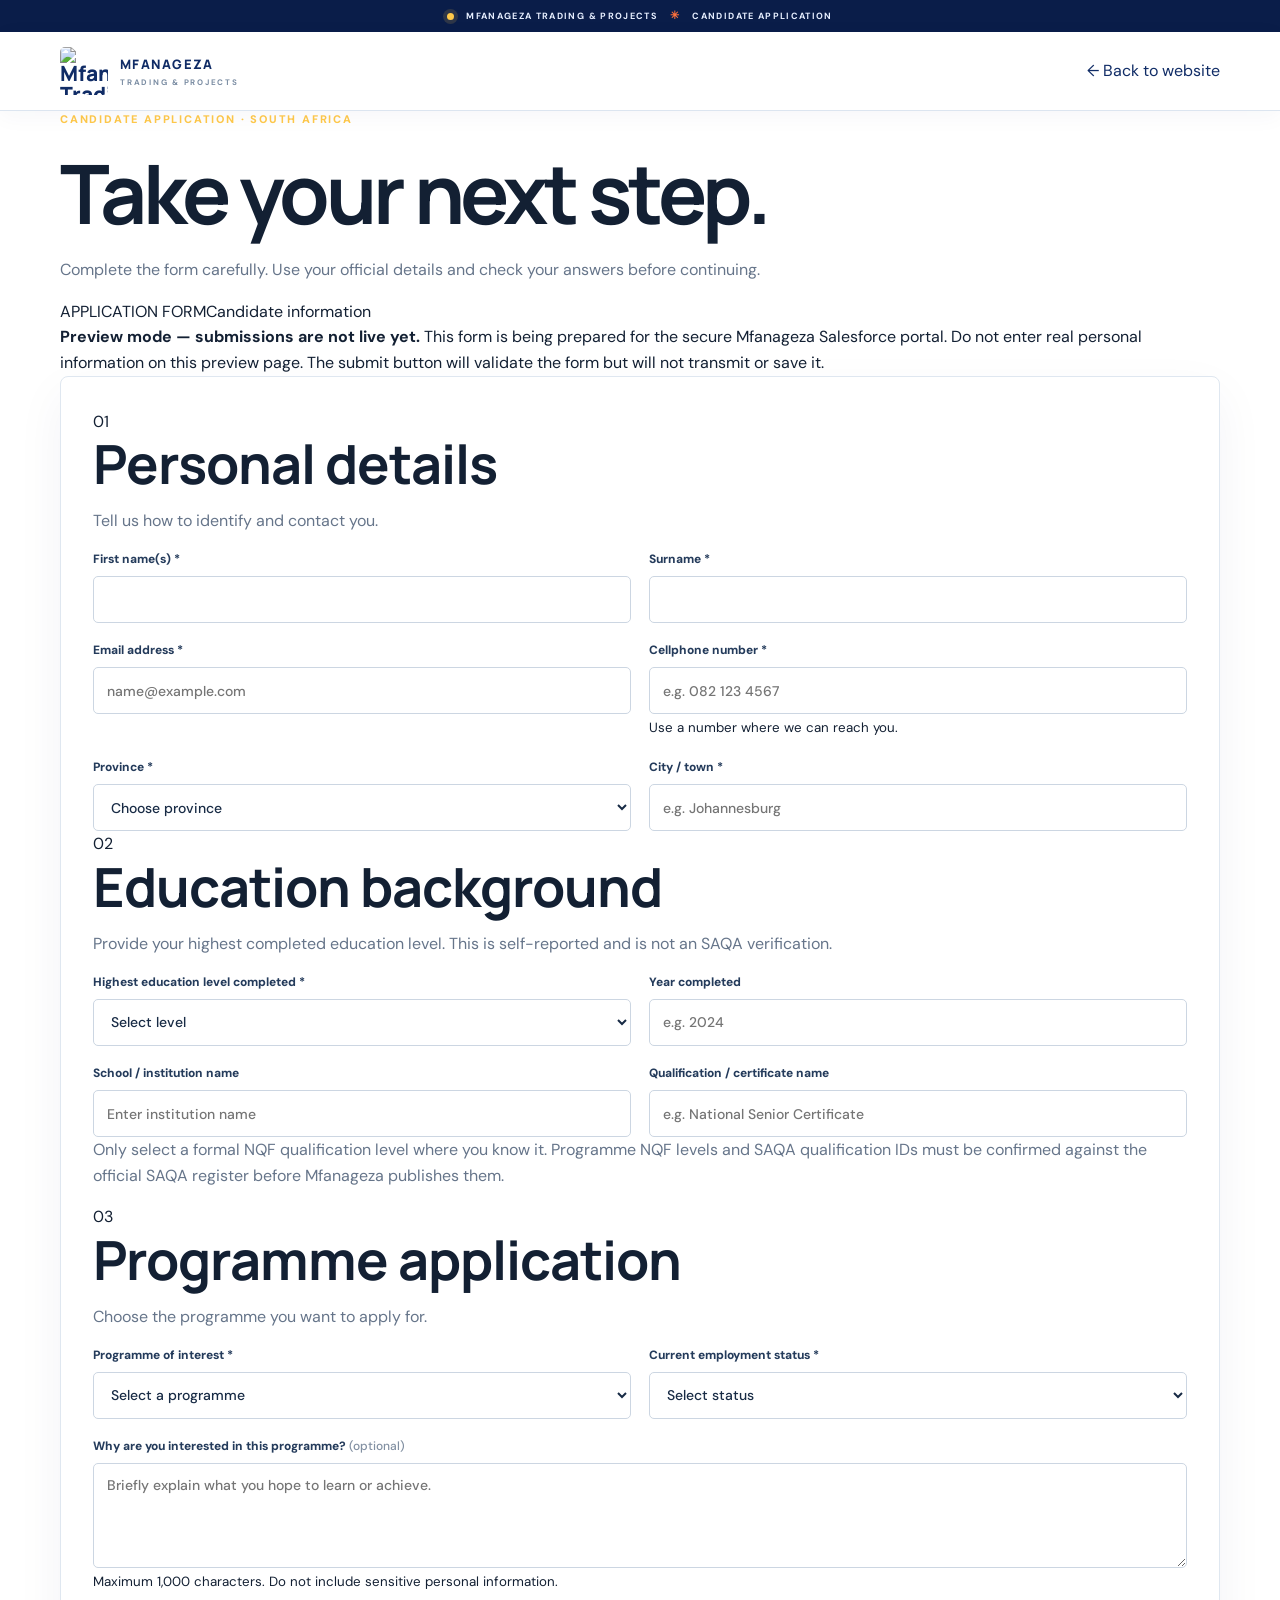
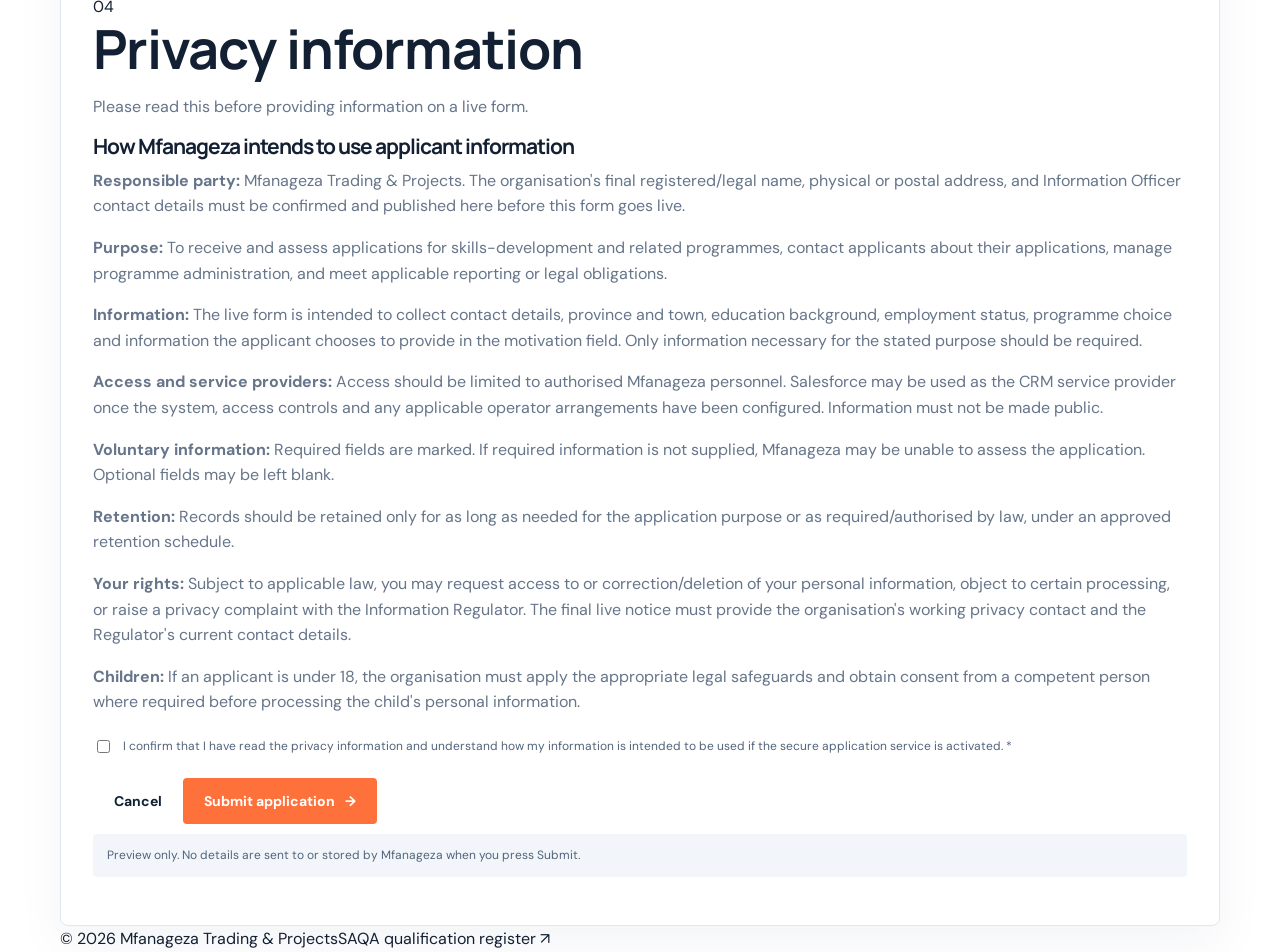
==== apply.html @ d0c0c779 "Create standalone South African candidate application page" ====
<!DOCTYPE html>
<html lang="en-ZA">
<head>
  <meta charset="UTF-8">
  <meta name="viewport" content="width=device-width, initial-scale=1.0">
  <meta name="description" content="Mfanageza Trading and Projects candidate programme application form.">
  <meta name="theme-color" content="#102c66">
  <title>Candidate Application | Mfanageza Trading &amp; Projects</title>
  <link rel="preconnect" href="https://fonts.googleapis.com">
  <link rel="preconnect" href="https://fonts.gstatic.com" crossorigin>
  <link href="https://fonts.googleapis.com/css2?family=DM+Sans:wght@400;500;600;700;800&family=Manrope:wght@500;600;700;800&display=swap" rel="stylesheet">
  <link rel="stylesheet" href="styles.css">
  <link rel="stylesheet" href="academy.css">
</head>
<body class="application-page">
  <div class="announcement"><span class="announcement-dot"></span> MFANAGEZA TRADING &amp; PROJECTS <span class="announcement-divider">✳</span> CANDIDATE APPLICATION</div>
  <header class="site-header"><div class="container nav-wrap">
    <a class="brand" href="index.html" aria-label="Back to Mfanageza website"><img class="brand-logo" src="https://raw.githubusercontent.com/kabelogopane/Mfanageza-Trading-and-Projects/main/logo.jfif" alt="Mfanageza Trading and Projects logo"><span class="brand-name">MFANAGEZA <small>TRADING &amp; PROJECTS</small></span></a>
    <a class="back-link" href="index.html">← Back to website</a>
  </div></header>

  <main class="application-main">
    <div class="container application-container">
      <div class="application-page-heading">
        <div class="eyebrow">Candidate application · South Africa</div>
        <h1>Take your next step.</h1>
        <p>Complete the form carefully. Use your official details and check your answers before continuing.</p>
        <div class="application-progress"><span>APPLICATION FORM</span><span>Candidate information</span></div>
      </div>

      <div class="preview-alert" role="note">
        <strong>Preview mode — submissions are not live yet.</strong>
        This form is being prepared for the secure Mfanageza Salesforce portal. Do not enter real personal information on this preview page. The submit button will validate the form but will not transmit or save it.
      </div>

      <form id="candidateApplicationForm" class="candidate-form standalone-form" novalidate>
        <section class="form-section">
          <div class="form-section-heading"><span>01</span><div><h2>Personal details</h2><p>Tell us how to identify and contact you.</p></div></div>
          <div class="form-fields">
            <div class="field"><label for="firstName">First name(s) *</label><input id="firstName" name="firstName" type="text" autocomplete="given-name" maxlength="60" required></div>
            <div class="field"><label for="lastName">Surname *</label><input id="lastName" name="lastName" type="text" autocomplete="family-name" maxlength="60" required></div>
            <div class="field"><label for="email">Email address *</label><input id="email" name="email" type="email" autocomplete="email" maxlength="120" required placeholder="name@example.com"></div>
            <div class="field"><label for="phone">Cellphone number *</label><input id="phone" name="phone" type="tel" autocomplete="tel" inputmode="tel" maxlength="20" required placeholder="e.g. 082 123 4567"><small>Use a number where we can reach you.</small></div>
            <div class="field"><label for="province">Province *</label><select id="province" name="province" required><option value="">Choose province</option><option>Eastern Cape</option><option>Free State</option><option>Gauteng</option><option>KwaZulu-Natal</option><option>Limpopo</option><option>Mpumalanga</option><option>North West</option><option>Northern Cape</option><option>Western Cape</option></select></div>
            <div class="field"><label for="municipality">City / town *</label><input id="municipality" name="municipality" type="text" maxlength="80" autocomplete="address-level2" required placeholder="e.g. Johannesburg"></div>
          </div>
        </section>

        <section class="form-section">
          <div class="form-section-heading"><span>02</span><div><h2>Education background</h2><p>Provide your highest completed education level. This is self-reported and is not an SAQA verification.</p></div></div>
          <div class="form-fields">
            <div class="field"><label for="educationLevel">Highest education level completed *</label><select id="educationLevel" name="educationLevel" required><option value="">Select level</option><option>Below Grade 9</option><option>Grade 9 / NQF Level 1</option><option>Grade 10 / NQF Level 2</option><option>Grade 11 / NQF Level 3</option><option>Grade 12 / National Senior Certificate</option><option>Occupational certificate / skills programme</option><option>Higher Certificate</option><option>Diploma</option><option>Bachelor's degree</option><option>Postgraduate qualification</option><option>Other</option></select></div>
            <div class="field"><label for="educationYear">Year completed</label><input id="educationYear" name="educationYear" type="number" min="1950" max="2026" inputmode="numeric" placeholder="e.g. 2024"></div>
            <div class="field"><label for="institution">School / institution name</label><input id="institution" name="institution" type="text" maxlength="120" placeholder="Enter institution name"></div>
            <div class="field"><label for="qualification">Qualification / certificate name</label><input id="qualification" name="qualification" type="text" maxlength="120" placeholder="e.g. National Senior Certificate"></div>
          </div>
          <p class="field-guidance">Only select a formal NQF qualification level where you know it. Programme NQF levels and SAQA qualification IDs must be confirmed against the official SAQA register before Mfanageza publishes them.</p>
        </section>

        <section class="form-section">
          <div class="form-section-heading"><span>03</span><div><h2>Programme application</h2><p>Choose the programme you want to apply for.</p></div></div>
          <div class="form-fields">
            <div class="field"><label for="programme">Programme of interest *</label><select id="programme" name="programme" required><option value="">Select a programme</option><option>IT Systems Development</option><option>IT Technical Support</option><option>Cybersecurity</option><option>Data Analytics</option></select></div>
            <div class="field"><label for="employmentStatus">Current employment status *</label><select id="employmentStatus" name="employmentStatus" required><option value="">Select status</option><option>Unemployed</option><option>Employed</option><option>Self-employed</option><option>Student</option></select></div>
            <div class="field field-wide"><label for="motivation">Why are you interested in this programme? <span>(optional)</span></label><textarea id="motivation" name="motivation" rows="4" maxlength="1000" placeholder="Briefly explain what you hope to learn or achieve."></textarea><small>Maximum 1,000 characters. Do not include sensitive personal information.</small></div>
          </div>
        </section>

        <section class="privacy-panel" aria-labelledby="privacyHeading">
          <div class="form-section-heading"><span>04</span><div><h2 id="privacyHeading">Privacy information</h2><p>Please read this before providing information on a live form.</p></div></div>
          <div class="privacy-copy">
            <h3>How Mfanageza intends to use applicant information</h3>
            <p><strong>Responsible party:</strong> Mfanageza Trading &amp; Projects. The organisation's final registered/legal name, physical or postal address, and Information Officer contact details must be confirmed and published here before this form goes live.</p>
            <p><strong>Purpose:</strong> To receive and assess applications for skills-development and related programmes, contact applicants about their applications, manage programme administration, and meet applicable reporting or legal obligations.</p>
            <p><strong>Information:</strong> The live form is intended to collect contact details, province and town, education background, employment status, programme choice and information the applicant chooses to provide in the motivation field. Only information necessary for the stated purpose should be required.</p>
            <p><strong>Access and service providers:</strong> Access should be limited to authorised Mfanageza personnel. Salesforce may be used as the CRM service provider once the system, access controls and any applicable operator arrangements have been configured. Information must not be made public.</p>
            <p><strong>Voluntary information:</strong> Required fields are marked. If required information is not supplied, Mfanageza may be unable to assess the application. Optional fields may be left blank.</p>
            <p><strong>Retention:</strong> Records should be retained only for as long as needed for the application purpose or as required/authorised by law, under an approved retention schedule.</p>
            <p><strong>Your rights:</strong> Subject to applicable law, you may request access to or correction/deletion of your personal information, object to certain processing, or raise a privacy complaint with the Information Regulator. The final live notice must provide the organisation's working privacy contact and the Regulator's current contact details.</p>
            <p><strong>Children:</strong> If an applicant is under 18, the organisation must apply the appropriate legal safeguards and obtain consent from a competent person where required before processing the child's personal information.</p>
          </div>
          <label class="consent-check privacy-ack"><input type="checkbox" id="privacyAcknowledgement" name="privacyAcknowledgement" required><span>I confirm that I have read the privacy information and understand how my information is intended to be used if the secure application service is activated. *</span></label>
        </section>

        <div class="form-actions"><a class="button secondary" href="index.html">Cancel</a><button class="button primary form-submit" type="submit">Submit application <span>→</span></button></div>
        <p id="applicationFormMessage" class="form-message" role="status" aria-live="polite">Preview only. No details are sent to or stored by Mfanageza when you press Submit.</p>
      </form>
      <div class="application-footer"><span>© 2026 Mfanageza Trading &amp; Projects</span><a href="https://saqa.org.za/services/registration-of-qualifications/" target="_blank" rel="noopener noreferrer">SAQA qualification register ↗</a></div>
    </div>
  </main>
  <script src="apply.js"></script>
</body>
</html>
---- styles.css ----
@import url('https://fonts.googleapis.com/css2?family=DM+Sans:wght@400;500;600;700&family=Manrope:wght@600;700;800&display=swap');

:root{--ink:#102033;--muted:#617084;--line:#dfe6ee;--bg:#f6f8fb;--white:#fff;--brand:#0b63ce;--brand-dark:#084b9d;--dark:#0c1d30;--success:#16835b;--shadow:0 20px 55px rgba(15,36,58,.10)}
*{box-sizing:border-box}html{scroll-behavior:smooth}body{margin:0;font-family:'DM Sans',Arial,sans-serif;color:var(--ink);background:var(--white);line-height:1.6}h1,h2,h3{font-family:Manrope,Arial,sans-serif;line-height:1.15;margin:0 0 16px}h1{font-size:clamp(42px,6vw,72px);letter-spacing:-2.5px}h2{font-size:clamp(32px,4vw,46px);letter-spacing:-1.4px}h3{font-size:22px}p{margin:0 0 16px;color:var(--muted)}a{text-decoration:none;color:inherit}.container{width:min(1120px,calc(100% - 40px));margin:auto}.site-header{position:sticky;top:0;z-index:20;background:rgba(255,255,255,.94);backdrop-filter:blur(14px);border-bottom:1px solid rgba(223,230,238,.8)}.nav-wrap{height:76px;display:flex;align-items:center;justify-content:space-between;gap:24px}.brand{display:flex;align-items:center;gap:10px;font-family:Manrope;font-weight:800;font-size:21px}.brand-mark{display:grid;place-items:center;width:36px;height:36px;border-radius:10px;background:var(--brand);color:white}.brand-accent{color:var(--brand)}nav{display:flex;align-items:center;gap:25px;font-size:14px;font-weight:600;color:#405064}nav a:hover{color:var(--brand)}.nav-button{padding:10px 16px;border-radius:9px;background:var(--ink);color:white!important}.menu-button{display:none;border:0;background:none;font-size:25px}.hero{padding:92px 0 100px;background:radial-gradient(circle at 90% 15%,#e6f1ff 0,transparent 32%),linear-gradient(180deg,#fff 0,#f8fbff 100%)}.hero-grid{display:grid;grid-template-columns:1.18fr .82fr;gap:70px;align-items:center}.eyebrow{text-transform:uppercase;letter-spacing:1.7px;font-size:12px;font-weight:800;color:var(--brand);margin-bottom:18px}.eyebrow.light{color:#9bc6ff}.hero h1 span{color:var(--brand)}.hero-copy{font-size:19px;max-width:650px}.hero-actions{display:flex;gap:12px;flex-wrap:wrap;margin:30px 0}.button{display:inline-flex;align-items:center;justify-content:center;border:0;border-radius:10px;padding:13px 20px;font:700 14px 'DM Sans';cursor:pointer;transition:.2s}.button:hover{transform:translateY(-1px)}.primary{background:var(--brand);color:white}.primary:hover{background:var(--brand-dark)}.secondary{background:white;color:var(--ink);border:1px solid var(--line)}.full{width:100%}.trust-row{display:flex;gap:18px;flex-wrap:wrap;color:#526174;font-size:13px;font-weight:600}.portal-card{background:white;border:1px solid var(--line);border-radius:18px;padding:30px;box-shadow:var(--shadow)}.card-topline{font-size:12px;font-weight:800;text-transform:uppercase;letter-spacing:1px;color:#526174;margin-bottom:25px}.status-dot{display:inline-block;width:8px;height:8px;border-radius:50%;background:#23a56f;margin-right:7px}.portal-card h2{font-size:29px}.status-form{margin-top:25px}.status-form label{display:block;font-size:13px;font-weight:700;margin-bottom:7px}.status-form input{width:100%;padding:13px 14px;border:1px solid #cfd8e3;border-radius:9px;font:500 15px 'DM Sans';margin-bottom:12px}.status-form input:focus{outline:3px solid #dcecff;border-color:var(--brand)}.form-message{font-size:13px;margin-top:12px}.section{padding:90px 0}.section-muted{background:var(--bg)}.section-heading{display:flex;justify-content:space-between;align-items:end;gap:40px;margin-bottom:38px}.section-heading>p{max-width:430px}.centered{display:block;text-align:center}.centered>p{max-width:650px;margin:0 auto}.programme-grid{display:grid;grid-template-columns:repeat(4,1fr);gap:18px}.programme-card{border:1px solid var(--line);border-radius:15px;padding:23px;background:#fff;min-height:250px;display:flex;flex-direction:column}.programme-card p{font-size:14px}.tag{width:max-content;border-radius:999px;padding:5px 9px;font-size:11px;font-weight:800;text-transform:uppercase;letter-spacing:.5px;margin-bottom:18px}.tag.active{background:#e7f7f0;color:var(--success)}.tag.upcoming{background:#edf4ff;color:var(--brand)}.card-meta{border-top:1px solid var(--line);margin-top:auto;padding:13px 0;display:flex;justify-content:space-between;font-size:13px}.card-meta span{color:var(--muted)}.text-link{color:var(--brand);font-size:13px;font-weight:800}.steps{display:grid;grid-template-columns:repeat(4,1fr);gap:16px}.step{background:#fff;border:1px solid var(--line);padding:24px;border-radius:15px}.step span{font-family:Manrope;font-size:13px;color:var(--brand);font-weight:800}.step h3{margin-top:28px}.step p{font-size:14px}.apply-grid{display:grid;grid-template-columns:1fr 1fr;gap:70px;align-items:center}.large-copy{font-size:18px}.check-list{list-style:none;padding:0;margin:25px 0 30px}.check-list li{margin:12px 0;font-weight:600}.check-list li:before{content:'✓';display:inline-grid;place-items:center;width:23px;height:23px;border-radius:50%;background:#e7f7f0;color:var(--success);margin-right:10px;font-size:12px}.small-note{font-size:12px;margin-top:14px}.integration-card{border:1px solid var(--line);background:var(--bg);border-radius:18px;padding:32px}.integration-icon{width:48px;height:48px;border-radius:13px;background:#e5f0ff;color:var(--brand);display:grid;place-items:center;font-size:24px;margin-bottom:22px}.architecture{display:grid;grid-template-columns:1fr auto 1fr auto 1fr;gap:8px;align-items:center;margin-top:25px}.architecture div{background:#fff;border:1px solid var(--line);padding:14px 8px;text-align:center;border-radius:9px;font-size:12px;font-weight:800}.architecture span{color:var(--brand);font-weight:800}.section-dark{background:var(--dark);color:#fff}.section-dark p{color:#b8c5d5}.status-grid{display:flex;justify-content:space-between;align-items:center;gap:30px}.light-button{background:#fff;color:var(--dark)}.site-footer{border-top:1px solid var(--line);padding:35px 0}.footer-wrap{display:flex;justify-content:space-between;gap:30px;font-size:13px}.footer-wrap p{font-size:12px;margin:3px 0 0}
@media(max-width:900px){nav{display:none}.menu-button{display:block}.hero-grid,.apply-grid{grid-template-columns:1fr;gap:40px}.programme-grid{grid-template-columns:repeat(2,1fr)}.steps{grid-template-columns:repeat(2,1fr)}.section-heading{display:block}.section-heading>p{margin-top:15px}.status-grid{display:block}.status-grid .button{margin-top:20px}}
@media(max-width:560px){.container{width:min(100% - 28px,1120px)}.hero{padding:65px 0 70px}h1{letter-spacing:-1.8px}.programme-grid,.steps{grid-template-columns:1fr}.architecture{grid-template-columns:1fr}.architecture span{transform:rotate(90deg)}.footer-wrap{display:block}.footer-wrap>div+div{margin-top:18px}.portal-card,.integration-card{padding:22px}}
---- academy.css ----
*{box-sizing:border-box}html{scroll-behavior:smooth}body{margin:0;font-family:'DM Sans',Arial,sans-serif;color:#132033;line-height:1.6}h1,h2,h3{font-family:Manrope,Arial,sans-serif;line-height:1.08;letter-spacing:-1px}h1{font-size:clamp(50px,7vw,82px);letter-spacing:-4px;margin:0 0 20px}h2{font-size:clamp(34px,4.5vw,54px);margin:0 0 16px}h3{font-size:21px;margin:0 0 10px}p{color:#66758a;margin:0 0 16px}a{text-decoration:none;color:inherit}.container{width:min(1160px,calc(100% - 40px));margin:auto}.site-header{position:sticky;top:0;z-index:20;background:rgba(7,17,31,.96);backdrop-filter:blur(12px);border-bottom:1px solid #1b2b3f;color:#fff}.nav-wrap{height:78px;display:flex;align-items:center;justify-content:space-between}.brand{display:flex;align-items:center;gap:11px;font-family:Manrope;line-height:1}.brand-mark{display:grid;place-items:center;width:38px;height:38px;border-radius:11px;background:#ff713b;color:#0a1d49;font-weight:800}.brand strong{display:block;font-size:18px}.brand small{display:block;margin-top:4px;font:500 9px 'DM Sans';letter-spacing:1.4px;text-transform:uppercase;color:#9caabe}nav{display:flex;align-items:center;gap:28px;font-size:14px;font-weight:600;color:#cbd5e1}nav a:hover{color:#ff713b}.nav-portal{padding:11px 17px;border-radius:9px;background:#ff713b;color:#0a1d49!important}.menu-button{display:none;border:0;background:none;color:#fff;font-size:25px}.hero{position:relative;overflow:hidden;background:#0a1d49;color:#fff;padding:105px 0 112px}.hero:before{content:'';position:absolute;width:650px;height:650px;right:-180px;top:-280px;border-radius:50%;background:radial-gradient(circle,rgba(52,146,255,.25),transparent 68%)}.hero:after{content:'';position:absolute;inset:0;opacity:.15;background-image:linear-gradient(rgba(255,255,255,.06) 1px,transparent 1px),linear-gradient(90deg,rgba(255,255,255,.06) 1px,transparent 1px);background-size:70px 70px}.hero-grid{display:grid;grid-template-columns:1.05fr .95fr;gap:70px;align-items:center;position:relative;z-index:2}.eyebrow{text-transform:uppercase;letter-spacing:1.8px;font-size:11px;font-weight:800;color:#bd762b;margin-bottom:20px}.eyebrow.light{color:#ff713b}.pulse{display:inline-block;width:7px;height:7px;border-radius:50%;background:#ff713b;box-shadow:0 0 0 5px rgba(84,224,163,.12);margin-right:8px}.hero h1 span{color:#ff713b}.hero-copy{font-size:19px;max-width:620px;color:#aebaca}.hero-actions{display:flex;gap:12px;flex-wrap:wrap;margin:32px 0}.button{display:inline-flex;align-items:center;justify-content:center;gap:10px;border:0;border-radius:10px;padding:14px 21px;font:700 14px 'DM Sans';cursor:pointer;transition:.2s}.button:hover{transform:translateY(-2px)}.primary{background:#ff713b;color:#0a1d49}.primary:hover{background:#ff9168}.ghost{border:1px solid rgba(255,255,255,.2);color:#fff;background:rgba(255,255,255,.04)}.white{background:#fff;color:#0a1d49}.hero-points{display:flex;gap:18px;flex-wrap:wrap;color:#93a2b7;font-size:12px;font-weight:600}.hero-panel{position:relative;min-height:420px;display:grid;place-items:center}.portal-window{width:min(470px,100%);background:#f7fafc;color:#102033;border-radius:18px;box-shadow:0 30px 80px rgba(0,0,0,.32);overflow:hidden;transform:rotate(1deg)}.window-top{height:43px;display:flex;align-items:center;gap:7px;padding:0 17px;background:#e8eef5;color:#6c7a8c;font-size:11px}.window-top span{width:8px;height:8px;border-radius:50%;background:#bdc7d2}.window-top b{margin-left:auto}.window-body{padding:30px}.mini-label{font-size:10px;letter-spacing:1.5px;font-weight:800;color:#174b9b}.window-body h2{font-size:30px}.progress-track{height:7px;background:#dfe7ef;border-radius:20px;margin:25px 0}.progress-track i{display:block;width:42%;height:100%;border-radius:20px;background:#ff713b}.journey-mini{display:grid;grid-template-columns:repeat(4,1fr);gap:8px}.mini-step{padding:13px 8px;border:1px solid #e0e6ed;border-radius:10px;background:#fff}.mini-step strong{display:block;font:700 11px Manrope;color:#8a98aa}.mini-step span{display:block;font-size:11px;font-weight:700;margin-top:7px}.mini-step.active{border-color:#ff713b;background:#fff5ef}.portal-status{display:flex;align-items:center;gap:8px;margin-top:24px;padding-top:17px;border-top:1px solid #e0e6ed;font-size:11px;color:#718096;font-weight:700}.status-dot{width:8px;height:8px;border-radius:50%;background:#ff713b}.quick-bar{background:#ff713b;color:#0a1d49}.quick-grid{display:grid;grid-template-columns:repeat(4,1fr)}.quick-grid div{display:flex;align-items:center;gap:15px;padding:18px 22px;border-right:1px solid rgba(7,17,31,.14);font-size:13px;font-weight:700}.quick-grid strong{font:700 12px Manrope;opacity:.55}.section{padding:96px 0}.section-heading{display:flex;justify-content:space-between;align-items:end;gap:50px;margin-bottom:42px}.section-heading>p{max-width:460px}.centered{text-align:center;display:block}.centered>p{max-width:680px;margin:0 auto}.programme-grid{display:grid;grid-template-columns:repeat(4,1fr);gap:18px}.programme-card{border:1px solid #e2e8f0;border-radius:16px;padding:24px;background:#fff;min-height:330px;display:flex;flex-direction:column;transition:.25s}.programme-card:hover{transform:translateY(-5px);box-shadow:0 18px 45px rgba(16,32,51,.09)}.programme-card.featured{background:#0a1d49;color:#fff;border-color:#0a1d49}.programme-card.featured p{color:#9eacbe}.programme-top{display:flex;justify-content:space-between}.tag{border-radius:999px;padding:5px 9px;font-size:10px;font-weight:800;text-transform:uppercase}.active{background:#fff0e8;color:#c6532b}.upcoming{background:#eaf0fa;color:#174b9b}.programme-number{font:700 11px Manrope;color:#9aa8ba}.programme-icon{display:grid;place-items:center;width:48px;height:48px;margin:30px 0 22px;border-radius:13px;background:#fff0e8;color:#c6532b;font:700 19px Manrope}.featured .programme-icon{background:#3d4f76;color:#ff713b}.card-meta{border-top:1px solid #e3e8ef;margin-top:auto;padding:14px 0;font-size:12px;display:flex;justify-content:space-between}.featured .card-meta{border-color:rgba(255,255,255,.12)}.card-meta span{color:#7a899b}.featured .card-meta span{color:#93a1b3}.text-link{color:#174b9b;font-size:13px;font-weight:800}.featured .text-link{color:#ff713b}.journey-section{background:#f5f8fc}.steps{display:grid;grid-template-columns:repeat(4,1fr);gap:15px}.step{background:#fff;border:1px solid #dfe7f0;border-radius:16px;padding:25px;min-height:250px}.step-no{font:700 11px Manrope;color:#174b9b}.step-icon{display:grid;place-items:center;width:43px;height:43px;margin:27px 0 20px;border-radius:11px;background:#0a1d49;color:#ff713b;font-weight:800}.step p{font-size:13px}.cta-section{padding:0 0 96px;background:#f5f8fc}.cta-card{border-radius:20px;padding:55px 60px;background:linear-gradient(120deg,#0b1c30,#174b9b);color:#fff;display:flex;justify-content:space-between;align-items:center;gap:30px}.cta-card h2{max-width:600px}.cta-card p{color:#afbdcc}.status-section{border-top:1px solid #e5eaf0}.status-grid{display:grid;grid-template-columns:1fr 1fr;gap:70px;align-items:center}.status-form label{display:block;font-size:12px;font-weight:800;margin-bottom:8px}.status-input-row{display:flex;gap:10px}.status-form input{width:100%;min-width:0;padding:14px;border:1px solid #ccd6e1;border-radius:10px;font:500 14px 'DM Sans'}.form-message{font-size:12px;margin-top:10px}.faq-section{background:#0a1d49;color:#fff}.faq-section p{color:#aebaca}.faq-grid{display:grid;grid-template-columns:.7fr 1.3fr;gap:90px}.faq-list details{border-top:1px solid rgba(255,255,255,.12);padding:20px 0}.faq-list details:last-child{border-bottom:1px solid rgba(255,255,255,.12)}summary{cursor:pointer;font:600 17px Manrope;list-style:none;display:flex;justify-content:space-between;gap:20px}summary::-webkit-details-marker{display:none}summary:after{content:'+';color:#ff713b;font-size:22px}details[open] summary:after{content:'−'}.faq-list details p{font-size:13px;margin-top:13px}.site-footer{background:#0a1d49;color:#fff;border-top:1px solid rgba(255,255,255,.1)}.footer-top{padding:38px 0;display:flex;justify-content:space-between;align-items:center;gap:30px}.footer-links{display:flex;gap:22px;font-size:12px;color:#9eacbe}.footer-links a:hover{color:#ff713b}.footer-bottom{border-top:1px solid rgba(255,255,255,.1);padding:18px 0;display:flex;justify-content:space-between;font-size:11px;color:#75859a}@media(max-width:950px){nav{display:none}.menu-button{display:block}.hero-grid,.status-grid,.faq-grid{grid-template-columns:1fr;gap:45px}.programme-grid{grid-template-columns:repeat(2,1fr)}.steps{grid-template-columns:repeat(2,1fr)}.quick-grid{grid-template-columns:repeat(2,1fr)}.section-heading{display:block}.section-heading>p{margin-top:16px}.cta-card{padding:45px}}@media(max-width:600px){.container{width:calc(100% - 28px)}.hero{padding:72px 0 78px}h1{font-size:52px;letter-spacing:-2.8px}.hero-copy{font-size:17px}.hero-points{display:block}.hero-points span{display:block;margin:8px 0}.hero-panel{min-height:300px}.portal-window{transform:none}.window-body{padding:23px}.journey-mini{grid-template-columns:repeat(2,1fr)}.programme-grid,.steps,.quick-grid{grid-template-columns:1fr}.quick-grid div{border-right:0;border-bottom:1px solid rgba(7,17,31,.14);padding:16px 0}.section{padding:72px 0}.cta-section{padding-bottom:72px}.cta-card{display:block;padding:35px 28px}.cta-card .button{margin-top:15px}.status-input-row{display:block}.status-input-row .button{width:100%;margin-top:10px}.footer-top,.footer-bottom{display:block}.footer-links{flex-wrap:wrap;margin-top:25px}.footer-bottom span{display:block;margin:5px 0}}

/* Mfanageza Trading & Projects corporate identity */
:root{--mfan-blue:#102c66;--mfan-blue2:#174b9b;--mfan-blue3:#0a1d49;--mfan-orange:#ff713b;--mfan-yellow:#ffc94a;--mfan-paper:#f5f8fc}
.announcement{min-height:32px;background:var(--mfan-blue3);color:#e7efff;display:flex;align-items:center;justify-content:center;gap:12px;padding:7px 16px;font-size:9px;font-weight:700;letter-spacing:.15em}
.announcement-dot{width:7px;height:7px;border-radius:50%;background:var(--mfan-yellow);box-shadow:0 0 0 4px #ffc94a25}
.announcement-divider{color:var(--mfan-orange);font-size:11px}
.site-header{background:rgba(255,255,255,.96);border-bottom:1px solid #dce5f0;box-shadow:0 5px 22px #102c660a;color:var(--mfan-blue)}
.brand{gap:12px;font-family:Manrope;line-height:1}
.brand-logo{width:48px;height:48px;object-fit:contain;border-radius:5px}
.brand-name{font:800 13px Manrope;letter-spacing:.11em;color:var(--mfan-blue)}
.brand-name small{display:block;font:700 8px 'DM Sans';letter-spacing:.22em;margin-top:4px;color:#7b8da3}
nav{color:#405574}
nav a:hover{color:var(--mfan-orange)}
.nav-portal{padding:13px 18px;border-radius:4px;background:var(--mfan-orange);color:#fff!important}
.menu-button{color:var(--mfan-blue)}
.hero{background:var(--mfan-blue);background-image:linear-gradient(100deg,rgba(7,25,67,.98),rgba(12,48,112,.92));}
.hero:before{background:radial-gradient(circle,rgba(255,201,74,.18),transparent 68%)}
.hero:after{opacity:.12}
.hero h1 span{color:var(--mfan-yellow)}
.eyebrow,.eyebrow.light{color:var(--mfan-yellow)}
.pulse{background:var(--mfan-orange);box-shadow:0 0 0 5px rgba(255,113,59,.15)}
.primary{background:var(--mfan-orange);color:#fff}
.primary:hover{background:#ed5c27}
.ghost{border-radius:4px}
.portal-window{border-radius:7px;transform:rotate(0)}
.progress-track i{background:var(--mfan-orange)}
.quick-bar{background:var(--mfan-blue2);color:#fff}
.quick-grid div{border-color:#ffffff30}
.quick-grid strong{color:var(--mfan-yellow);opacity:1}
.section{background:#fff}
.journey-section,.cta-section{background:var(--mfan-paper)}
.programme-card{border-radius:6px}
.programme-card.featured{background:var(--mfan-blue);border-color:var(--mfan-blue)}
.programme-card.featured .programme-icon{background:#ffffff18;color:var(--mfan-yellow)}
.programme-icon{background:#fff0e8;color:var(--mfan-orange);border-radius:5px}
.step{border-radius:6px}
.step-icon{background:var(--mfan-blue);color:var(--mfan-yellow);border-radius:5px}
.cta-card{border-radius:6px;background:linear-gradient(120deg,var(--mfan-blue3),var(--mfan-blue2))}
.white{border-radius:4px}
.faq-section{background:var(--mfan-blue3)}
.faq-list details{border-color:#ffffff25}
summary:after{color:var(--mfan-yellow)}
.site-footer{background:var(--mfan-blue3)}
.footer-brand .brand-name{color:#fff}
.footer-brand .brand-name small{color:#c6d3e9}
.footer-links a:hover{color:var(--mfan-yellow)}
@media(max-width:950px){#mainNav{background:var(--mfan-blue3)!important;color:#fff!important;padding:18px!important;box-shadow:0 14px 30px #07194325}#mainNav a{color:#fff}#mainNav .nav-portal{background:var(--mfan-orange)}}
@media(max-width:600px){.announcement{font-size:7px;gap:7px;letter-spacing:.1em}.brand-logo{width:42px;height:42px}.brand-name{font-size:11px}.brand-name small{font-size:7px}}


/* Candidate application form preview */
.application-layout{display:grid;grid-template-columns:.78fr 1.22fr;gap:64px;align-items:start}
.application-intro{position:sticky;top:115px}
.application-intro h2{max-width:480px}
.application-note{display:flex;flex-direction:column;gap:8px;margin:28px 0;padding:18px 20px;border-left:4px solid var(--mfan-orange);background:#fff5ef;border-radius:0 6px 6px 0;color:#42536a;font-size:13px}
.application-note strong{font:800 12px Manrope;text-transform:uppercase;letter-spacing:.08em;color:var(--mfan-blue)}
.application-note span{line-height:1.65}
.candidate-form{padding:32px;background:#fff;border:1px solid #dfe7f0;border-radius:8px;box-shadow:0 18px 50px #102c660d}
.form-heading{padding-bottom:20px;border-bottom:1px solid #e6ebf2;margin-bottom:22px}
.form-heading h3{font-size:26px;margin:9px 0 6px;color:var(--mfan-blue)}
.form-heading p{font-size:12px;margin:0}
.form-fields{display:grid;grid-template-columns:1fr 1fr;gap:18px}
.field{min-width:0}
.field-wide{grid-column:1/-1}
.field label{display:block;margin-bottom:7px;font-size:12px;font-weight:800;color:#243b5b}
.field label span{font-weight:500;color:#8290a2}
.field input,.field select,.field textarea{display:block;width:100%;min-height:47px;padding:12px 13px;border:1px solid #ccd6e2;border-radius:5px;background:#fff;color:#182b45;font:500 14px 'DM Sans';}
.field textarea{resize:vertical;min-height:105px}
.field input:focus,.field select:focus,.field textarea:focus{outline:3px solid #ff713b25;border-color:var(--mfan-orange)}
.consent-check{display:flex;align-items:flex-start;gap:10px;margin:22px 0;font-size:12px;color:#52647b;line-height:1.5}
.consent-check input{margin-top:3px;accent-color:var(--mfan-blue)}
.form-submit{border-radius:4px;min-width:190px}
.candidate-form .form-message{padding:12px 14px;background:#f2f6fb;border-radius:4px;color:#52647b;line-height:1.6}
.candidate-form .form-message-warning{background:#fff5ef;color:#9a3f20;font-weight:700}
@media(max-width:950px){.application-layout{grid-template-columns:1fr;gap:35px}.application-intro{position:static}}
@media(max-width:600px){.candidate-form{padding:22px 17px}.form-fields{grid-template-columns:1fr}.field-wide{grid-column:auto}.form-submit{width:100%}}
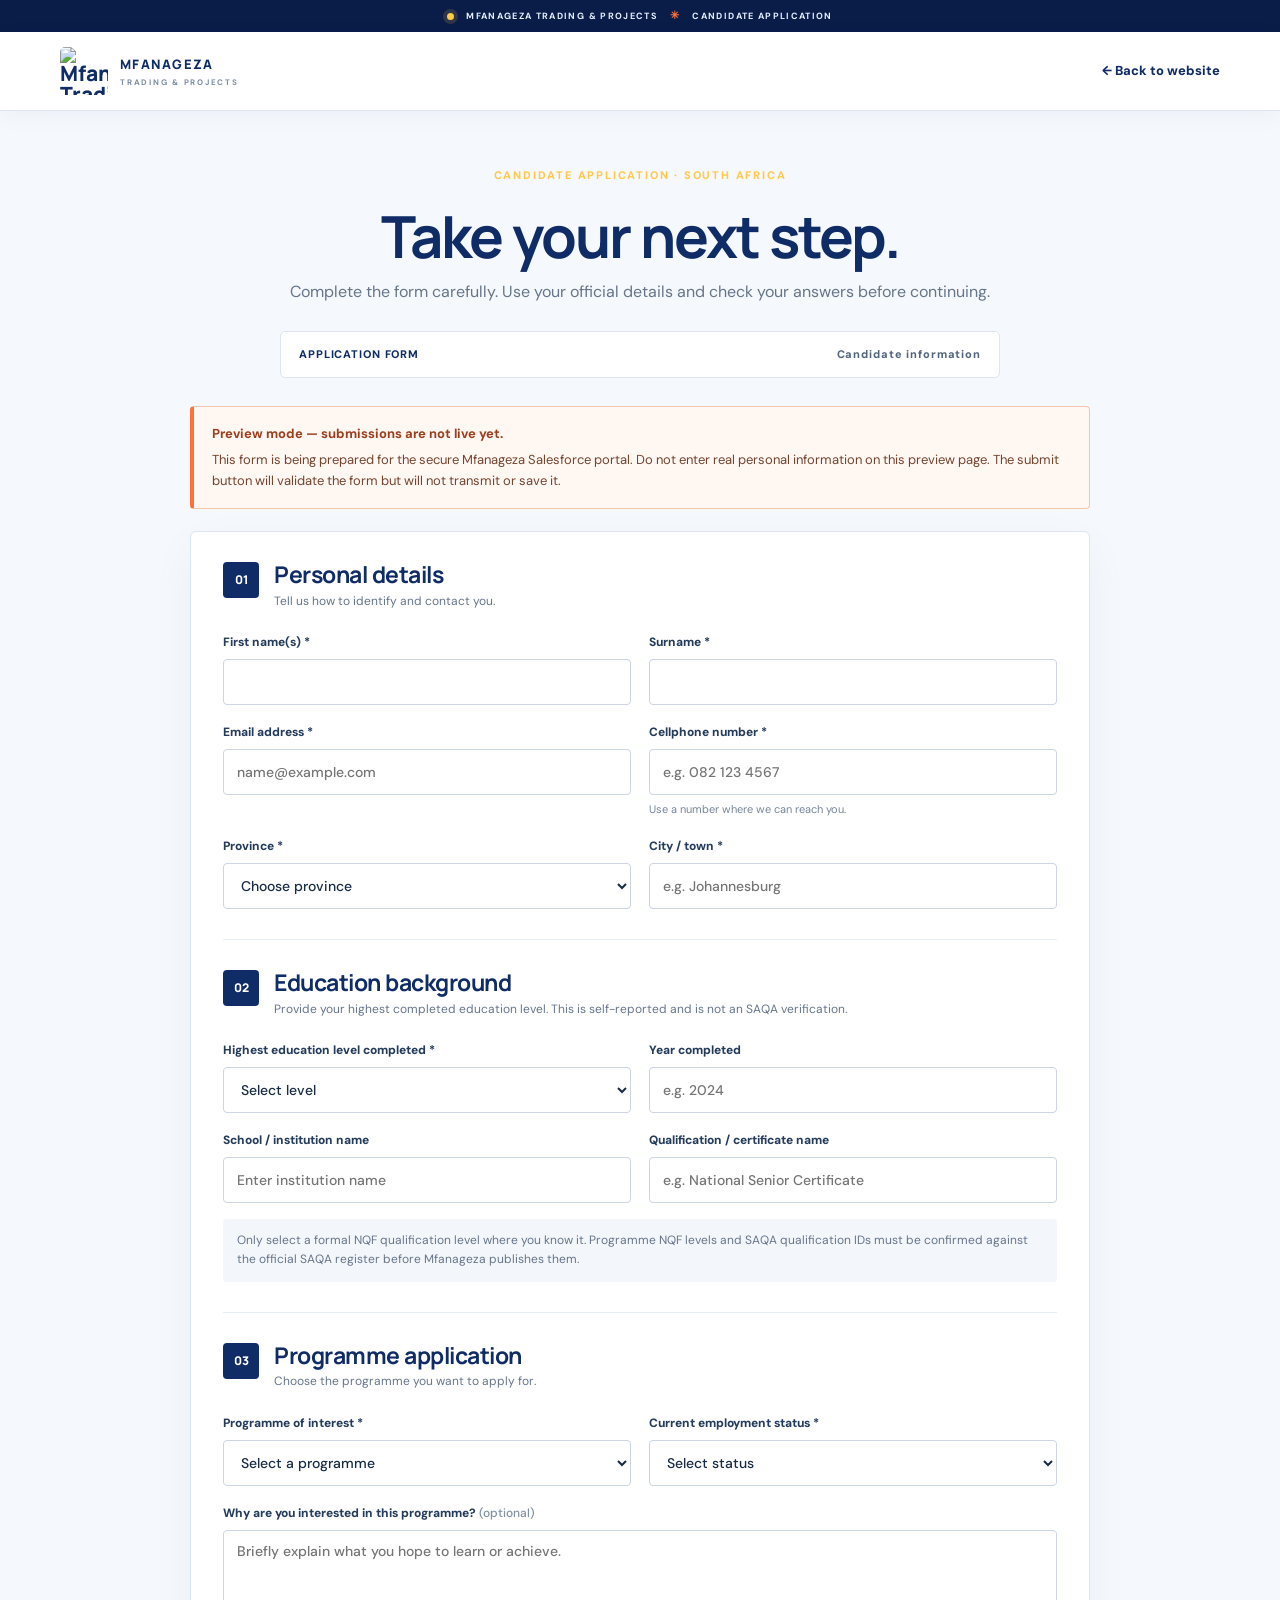
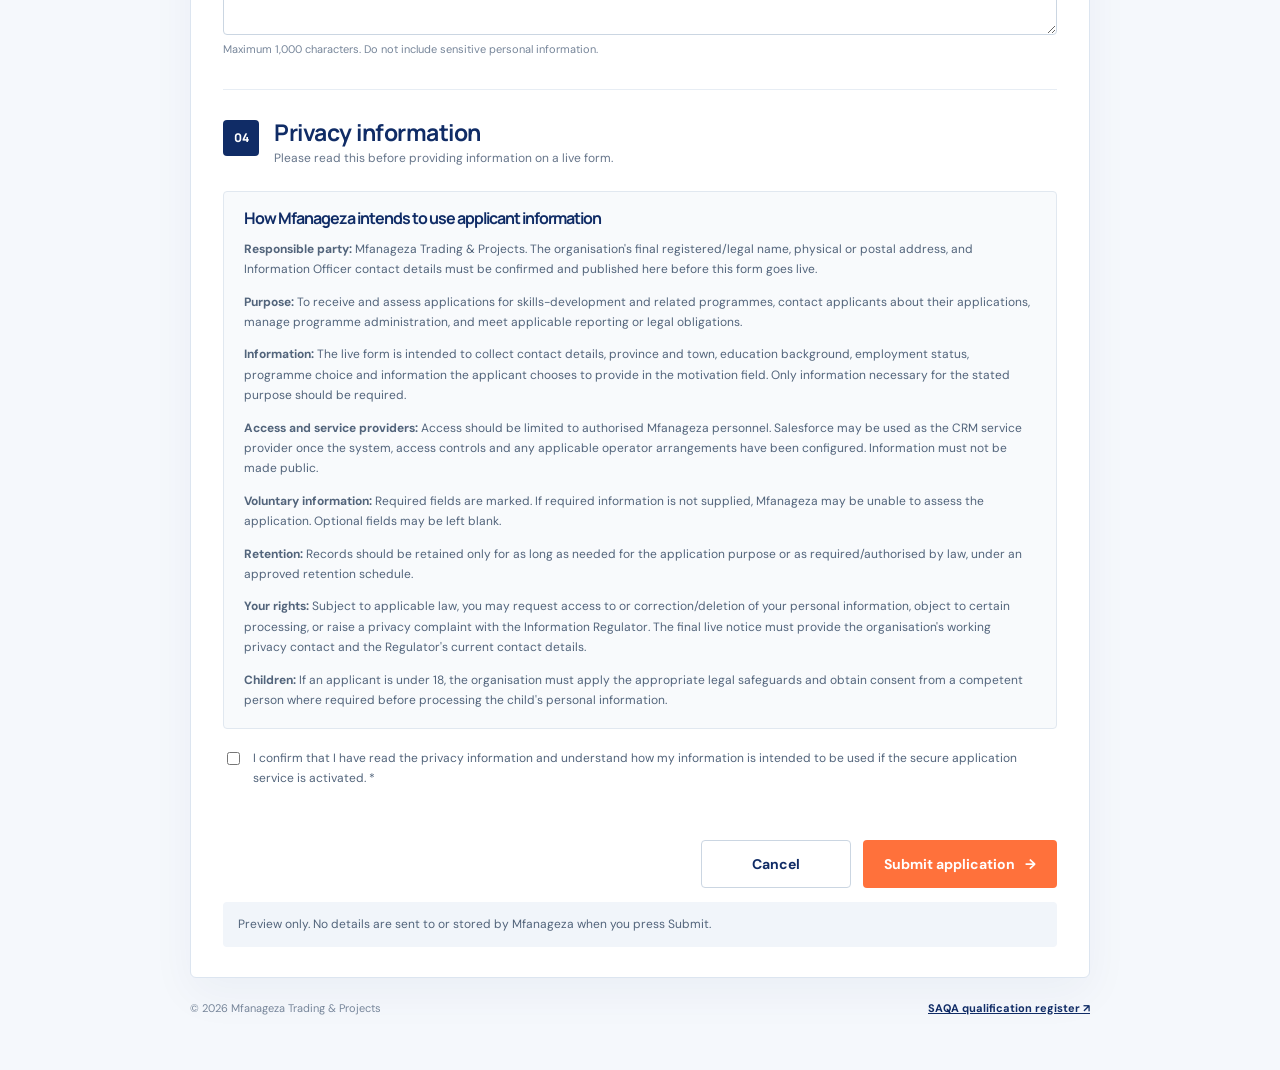
==== commit f993c1b6: "Clarify National Senior Certificate NQF level" ====
--- a/apply.html
+++ b/apply.html
@@ -49,7 +49,7 @@
         <section class="form-section">
           <div class="form-section-heading"><span>02</span><div><h2>Education background</h2><p>Provide your highest completed education level. This is self-reported and is not an SAQA verification.</p></div></div>
           <div class="form-fields">
-            <div class="field"><label for="educationLevel">Highest education level completed *</label><select id="educationLevel" name="educationLevel" required><option value="">Select level</option><option>Below Grade 9</option><option>Grade 9 / NQF Level 1</option><option>Grade 10 / NQF Level 2</option><option>Grade 11 / NQF Level 3</option><option>Grade 12 / National Senior Certificate</option><option>Occupational certificate / skills programme</option><option>Higher Certificate</option><option>Diploma</option><option>Bachelor's degree</option><option>Postgraduate qualification</option><option>Other</option></select></div>
+            <div class="field"><label for="educationLevel">Highest education level completed *</label><select id="educationLevel" name="educationLevel" required><option value="">Select level</option><option>Below Grade 9</option><option>Grade 9 / NQF Level 1</option><option>Grade 10 / NQF Level 2</option><option>Grade 11 / NQF Level 3</option><option>Grade 12 / National Senior Certificate (NQF Level 4)</option><option>Occupational certificate / skills programme</option><option>Higher Certificate</option><option>Diploma</option><option>Bachelor's degree</option><option>Postgraduate qualification</option><option>Other</option></select></div>
             <div class="field"><label for="educationYear">Year completed</label><input id="educationYear" name="educationYear" type="number" min="1950" max="2026" inputmode="numeric" placeholder="e.g. 2024"></div>
             <div class="field"><label for="institution">School / institution name</label><input id="institution" name="institution" type="text" maxlength="120" placeholder="Enter institution name"></div>
             <div class="field"><label for="qualification">Qualification / certificate name</label><input id="qualification" name="qualification" type="text" maxlength="120" placeholder="e.g. National Senior Certificate"></div>
--- a/academy.css
+++ b/academy.css
@@ -75,3 +75,48 @@
 .candidate-form .form-message-warning{background:#fff5ef;color:#9a3f20;font-weight:700}
 @media(max-width:950px){.application-layout{grid-template-columns:1fr;gap:35px}.application-intro{position:static}}
 @media(max-width:600px){.candidate-form{padding:22px 17px}.form-fields{grid-template-columns:1fr}.field-wide{grid-column:auto}.form-submit{width:100%}}
+
+/* Dedicated candidate application page */
+.application-page{background:#f5f8fc}
+.back-link{font-size:13px;font-weight:800;color:var(--mfan-blue)}
+.back-link:hover{color:var(--mfan-orange)}
+.application-main{padding:56px 0 30px}
+.application-container{max-width:900px}
+.application-page-heading{max-width:720px;margin:0 auto 28px;text-align:center}
+.application-page-heading h1{font-size:clamp(38px,6vw,58px);letter-spacing:-2px;color:var(--mfan-blue);margin:0 0 12px}
+.application-page-heading>p{font-size:16px}
+.application-progress{display:flex;justify-content:space-between;gap:20px;margin-top:26px;padding:14px 18px;border:1px solid #dce5f0;border-radius:5px;background:#fff;color:#53657c;font-size:11px;font-weight:800;letter-spacing:.08em}
+.application-progress span:first-child{color:var(--mfan-blue)}
+.preview-alert{margin:0 0 22px;padding:16px 18px;border:1px solid #f2c5ad;border-left:4px solid var(--mfan-orange);border-radius:4px;background:#fff7f2;color:#74452f;font-size:13px;line-height:1.65}
+.preview-alert strong{display:block;margin-bottom:4px;color:#9c3e1e}
+.standalone-form{padding:0 32px 30px;border:1px solid #dce5f0;border-radius:6px;background:#fff;box-shadow:0 16px 45px #102c660c}
+.form-section{padding:30px 0;border-bottom:1px solid #e7edf4}
+.form-section-heading{display:flex;gap:15px;align-items:flex-start;margin-bottom:22px}
+.form-section-heading>span{display:grid;place-items:center;flex:0 0 36px;height:36px;border-radius:4px;background:var(--mfan-blue);color:#fff;font:800 12px Manrope}
+.form-section-heading h2{margin:0 0 5px;font-size:23px;letter-spacing:-.5px;color:var(--mfan-blue)}
+.form-section-heading p{margin:0;font-size:12px}
+.form-fields{display:grid;grid-template-columns:1fr 1fr;gap:18px}
+.field{min-width:0}
+.field-wide{grid-column:1/-1}
+.field label{display:block;margin-bottom:7px;font-size:12px;font-weight:800;color:#243b5b}
+.field label span{font-weight:500;color:#8290a2}
+.field input,.field select,.field textarea{display:block;width:100%;min-height:46px;padding:11px 13px;border:1px solid #cbd6e2;border-radius:4px;background:#fff;color:#182b45;font:500 14px 'DM Sans'}
+.field textarea{resize:vertical;min-height:105px}
+.field input:focus,.field select:focus,.field textarea:focus{outline:3px solid #ff713b25;border-color:var(--mfan-orange)}
+.field small{display:block;margin-top:6px;color:#77869a;font-size:11px}
+.field-guidance{margin:16px 0 0;padding:12px 14px;border-radius:4px;background:#f3f6fa;font-size:12px;line-height:1.6}
+.privacy-panel{padding:30px 0 8px}
+.privacy-copy{padding:18px 20px;border:1px solid #e1e8f0;border-radius:4px;background:#f8fafc}
+.privacy-copy h3{margin:0 0 12px;color:var(--mfan-blue);font-size:16px}
+.privacy-copy p{margin:0 0 12px;font-size:12px;line-height:1.7;color:#52647b}
+.privacy-copy p:last-child{margin-bottom:0}
+.consent-check{display:flex;align-items:flex-start;gap:10px;margin:20px 0;font-size:12px;color:#52647b;line-height:1.6}
+.consent-check input{flex:0 0 auto;margin-top:3px;accent-color:var(--mfan-blue)}
+.form-actions{display:flex;justify-content:flex-end;gap:12px;padding-top:24px}
+.form-actions .button{min-width:150px;border-radius:4px}
+.secondary{background:#fff;color:var(--mfan-blue);border:1px solid #cbd6e2}
+.standalone-form>.form-message{margin:14px 0 0;padding:13px 15px;border-radius:4px;background:#f1f5fa;color:#52647b;font-size:12px;line-height:1.6}
+.standalone-form>.form-message-warning{background:#fff2eb;color:#913d20;font-weight:700}
+.application-footer{display:flex;justify-content:space-between;gap:15px;padding:22px 0;color:#77869a;font-size:11px}
+.application-footer a{color:var(--mfan-blue);font-weight:700;text-decoration:underline}
+@media(max-width:650px){.application-main{padding:35px 0 20px}.application-page-heading{text-align:left}.application-progress{font-size:9px;padding:12px}.standalone-form{padding:0 18px 24px}.form-fields{grid-template-columns:1fr}.field-wide{grid-column:auto}.form-section{padding:24px 0}.form-section-heading h2{font-size:20px}.privacy-copy{padding:15px}.form-actions{flex-direction:column-reverse}.form-actions .button{width:100%}.application-footer{display:flex;flex-direction:column}.back-link{font-size:12px}}
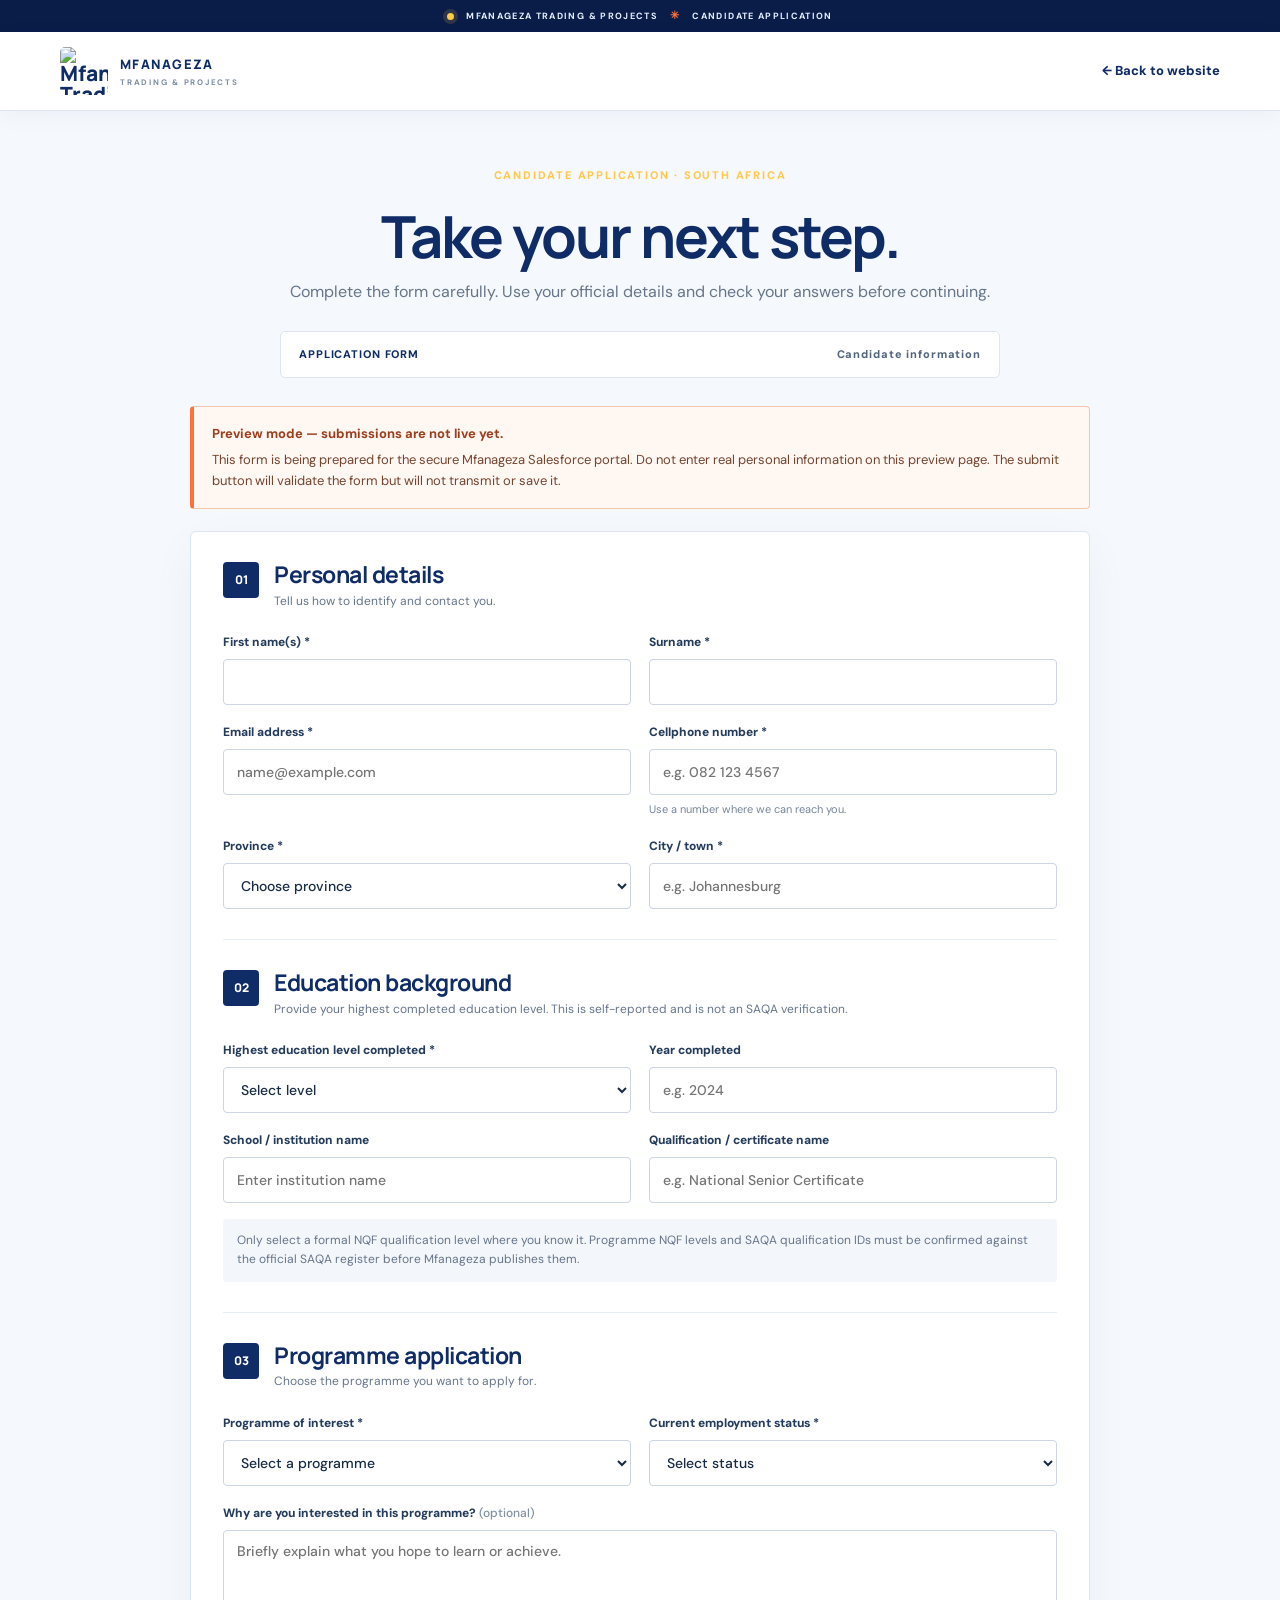
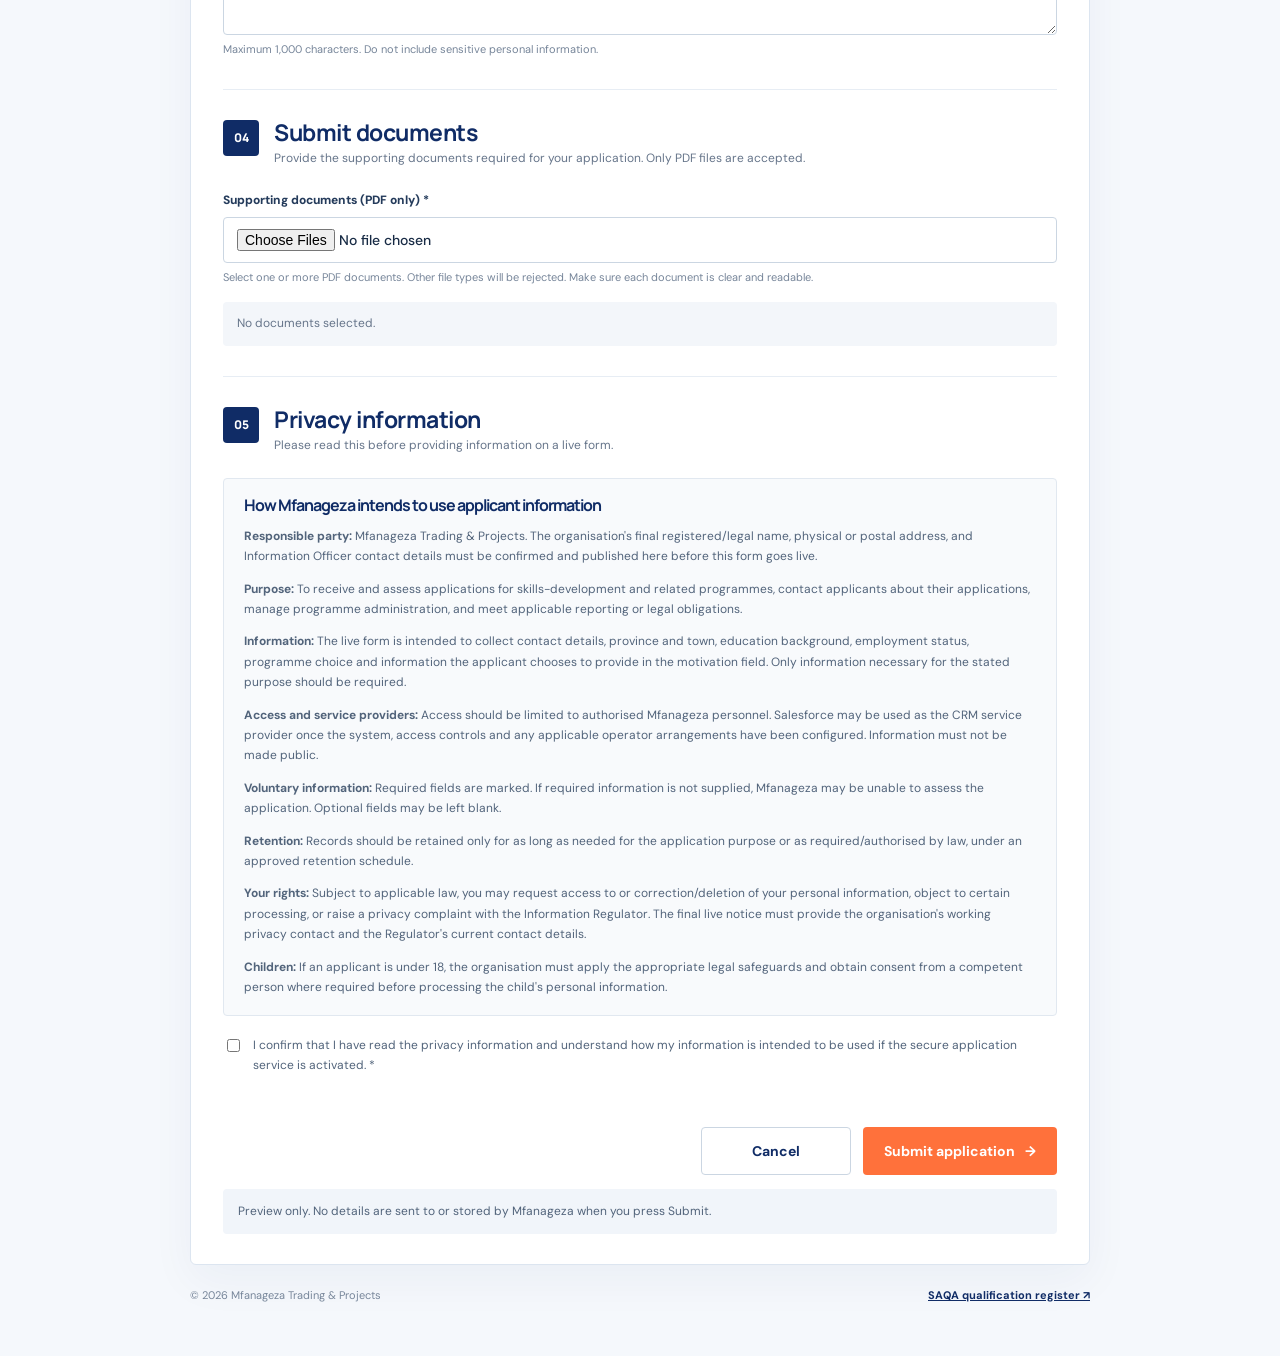
==== commit 9b86090d: "Add PDF-only supporting document upload field" ====
--- a/apply.html
+++ b/apply.html
@@ -66,8 +66,19 @@
           </div>
         </section>
 
+        
+        <section class="form-section">
+          <div class="form-section-heading"><span>04</span><div><h2>Submit documents</h2><p>Provide the supporting documents required for your application. Only PDF files are accepted.</p></div></div>
+          <div class="field field-wide document-upload-field">
+            <label for="supportingDocuments">Supporting documents (PDF only) *</label>
+            <input id="supportingDocuments" name="supportingDocuments" type="file" accept=".pdf,application/pdf" multiple required aria-describedby="documentUploadHelp">
+            <small id="documentUploadHelp">Select one or more PDF documents. Other file types will be rejected. Make sure each document is clear and readable.</small>
+            <p id="documentUploadStatus" class="field-guidance" role="status" aria-live="polite">No documents selected.</p>
+          </div>
+        </section>
+
         <section class="privacy-panel" aria-labelledby="privacyHeading">
-          <div class="form-section-heading"><span>04</span><div><h2 id="privacyHeading">Privacy information</h2><p>Please read this before providing information on a live form.</p></div></div>
+          <div class="form-section-heading"><span>05</span><div><h2 id="privacyHeading">Privacy information</h2><p>Please read this before providing information on a live form.</p></div></div>
           <div class="privacy-copy">
             <h3>How Mfanageza intends to use applicant information</h3>
             <p><strong>Responsible party:</strong> Mfanageza Trading &amp; Projects. The organisation's final registered/legal name, physical or postal address, and Information Officer contact details must be confirmed and published here before this form goes live.</p>
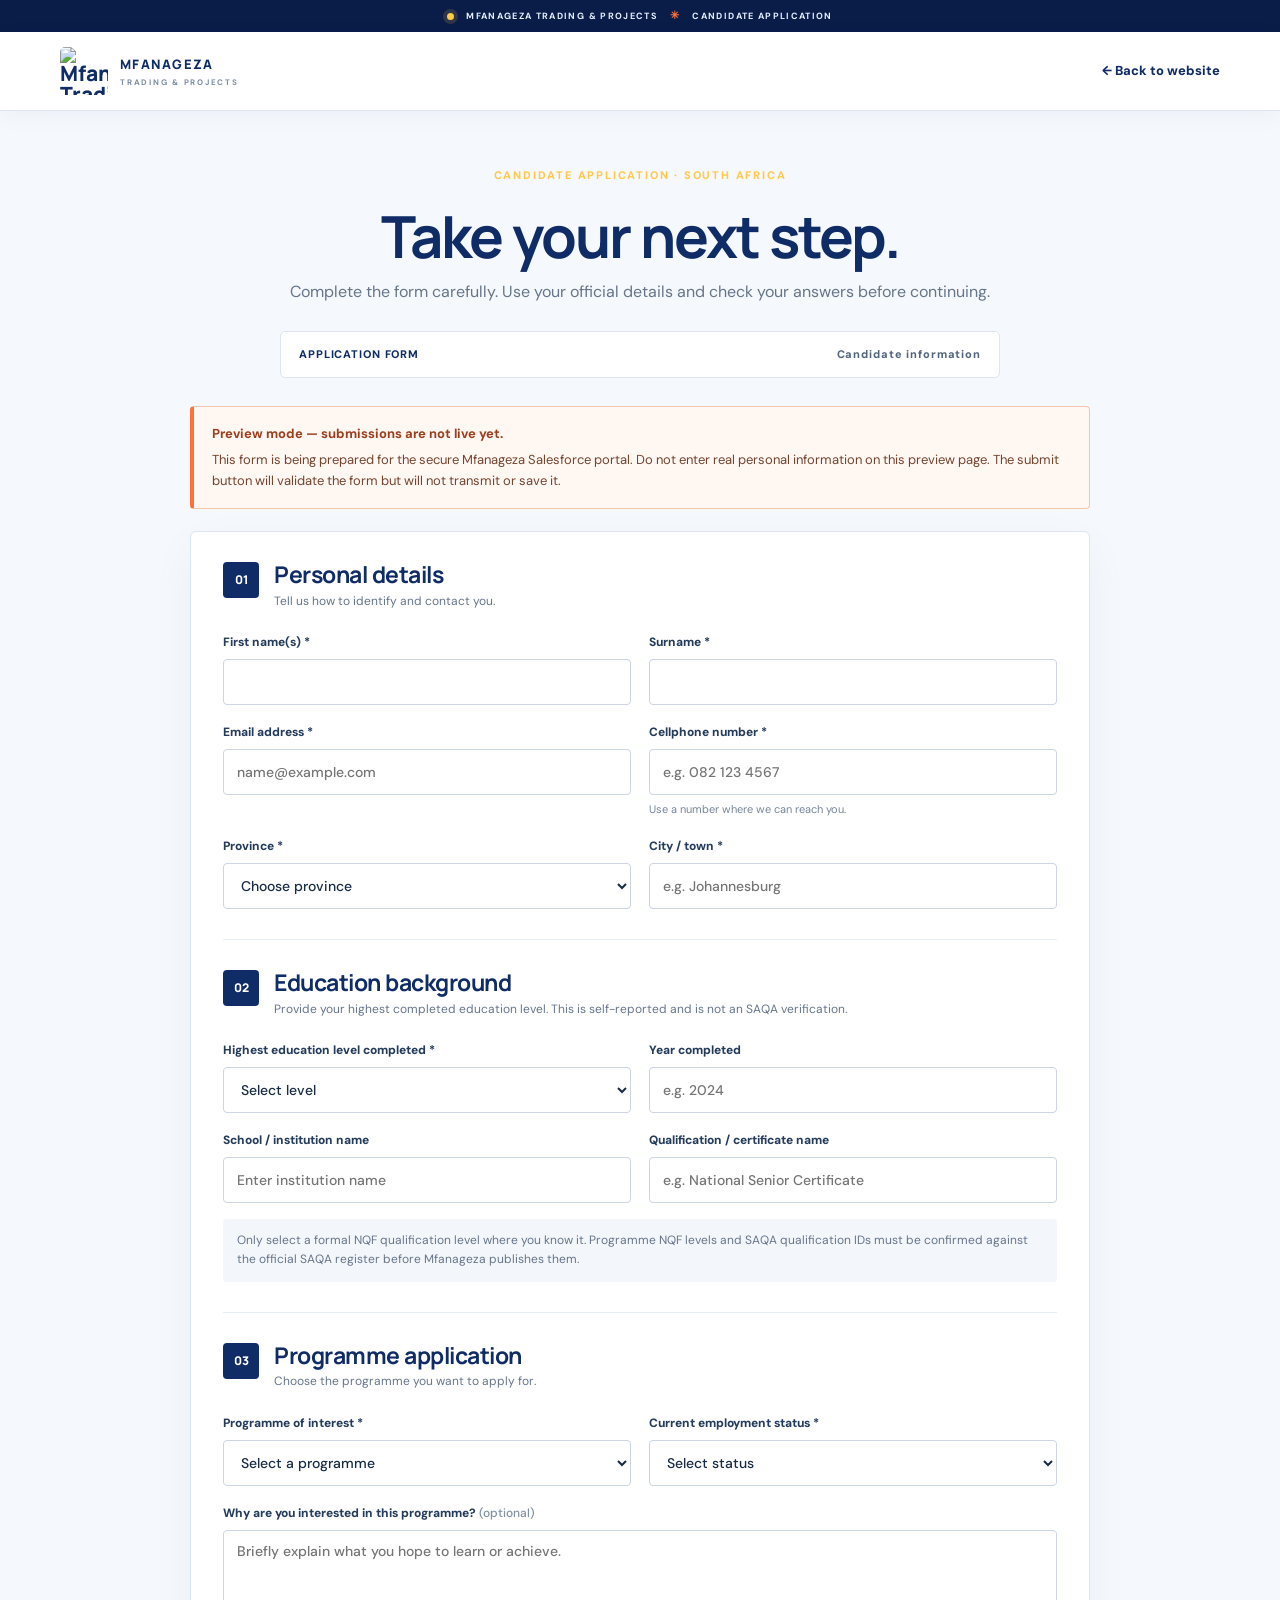
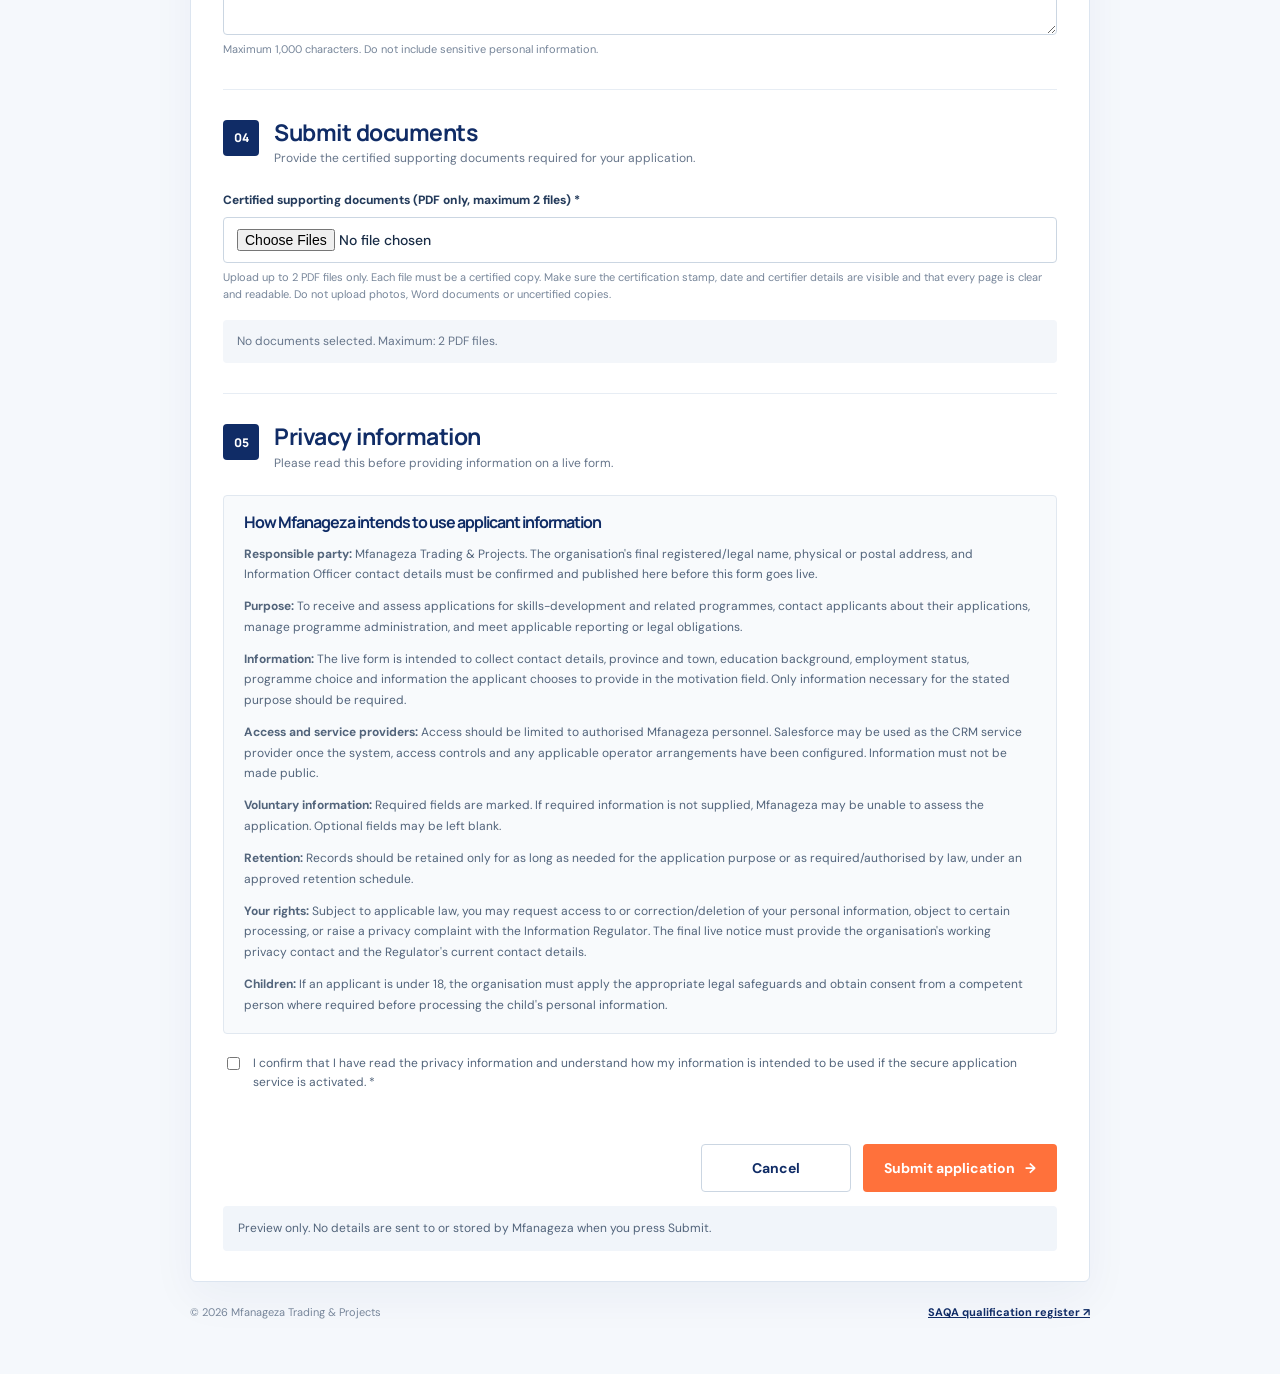
==== commit 97f71fad: "Limit application uploads to two certified PDF documents" ====
--- a/apply.html
+++ b/apply.html
@@ -68,12 +68,12 @@
 
         
         <section class="form-section">
-          <div class="form-section-heading"><span>04</span><div><h2>Submit documents</h2><p>Provide the supporting documents required for your application. Only PDF files are accepted.</p></div></div>
+          <div class="form-section-heading"><span>04</span><div><h2>Submit documents</h2><p>Provide the certified supporting documents required for your application.</p></div></div>
           <div class="field field-wide document-upload-field">
-            <label for="supportingDocuments">Supporting documents (PDF only) *</label>
-            <input id="supportingDocuments" name="supportingDocuments" type="file" accept=".pdf,application/pdf" multiple required aria-describedby="documentUploadHelp">
-            <small id="documentUploadHelp">Select one or more PDF documents. Other file types will be rejected. Make sure each document is clear and readable.</small>
-            <p id="documentUploadStatus" class="field-guidance" role="status" aria-live="polite">No documents selected.</p>
+            <label for="supportingDocuments">Certified supporting documents (PDF only, maximum 2 files) *</label>
+            <input id="supportingDocuments" name="supportingDocuments" type="file" accept=".pdf,application/pdf" multiple required aria-describedby="documentUploadHelp" data-max-files="2">
+            <small id="documentUploadHelp">Upload up to 2 PDF files only. Each file must be a certified copy. Make sure the certification stamp, date and certifier details are visible and that every page is clear and readable. Do not upload photos, Word documents or uncertified copies.</small>
+            <p id="documentUploadStatus" class="field-guidance" role="status" aria-live="polite">No documents selected. Maximum: 2 PDF files.</p>
           </div>
         </section>
 
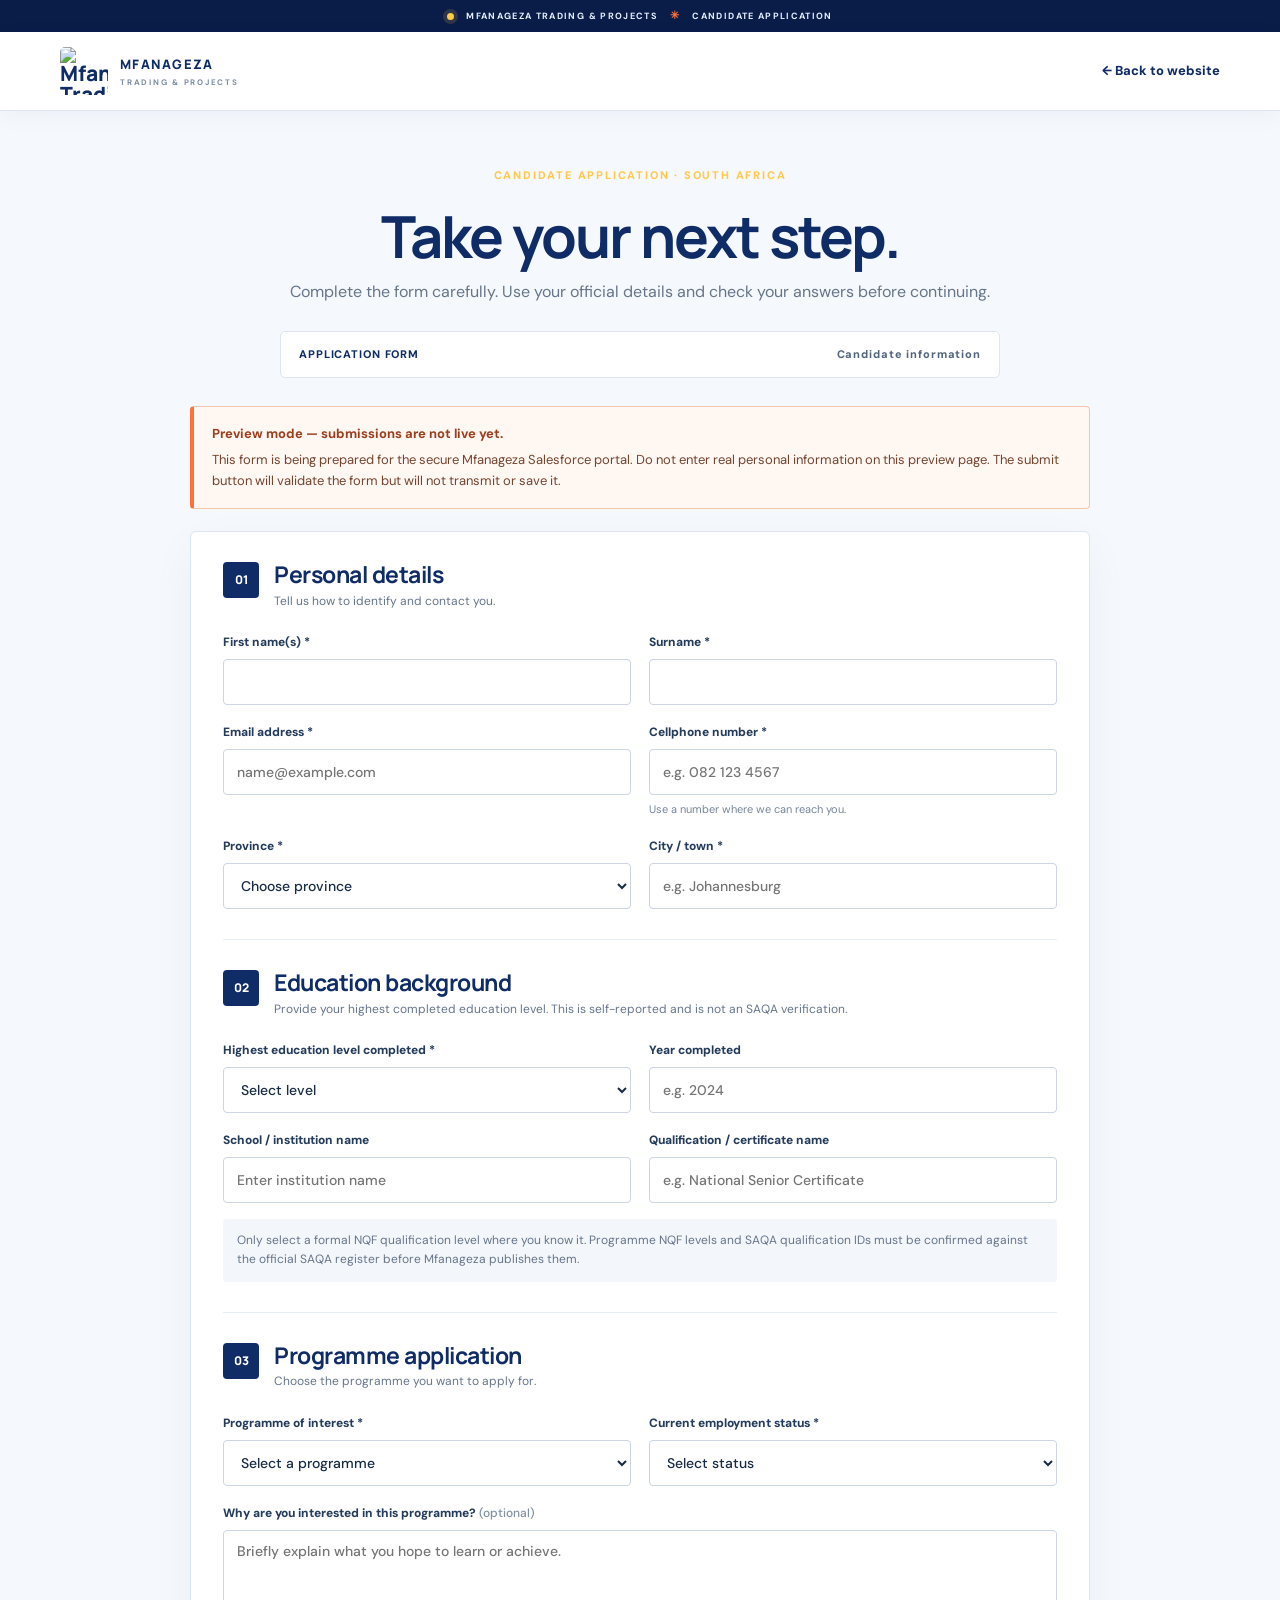
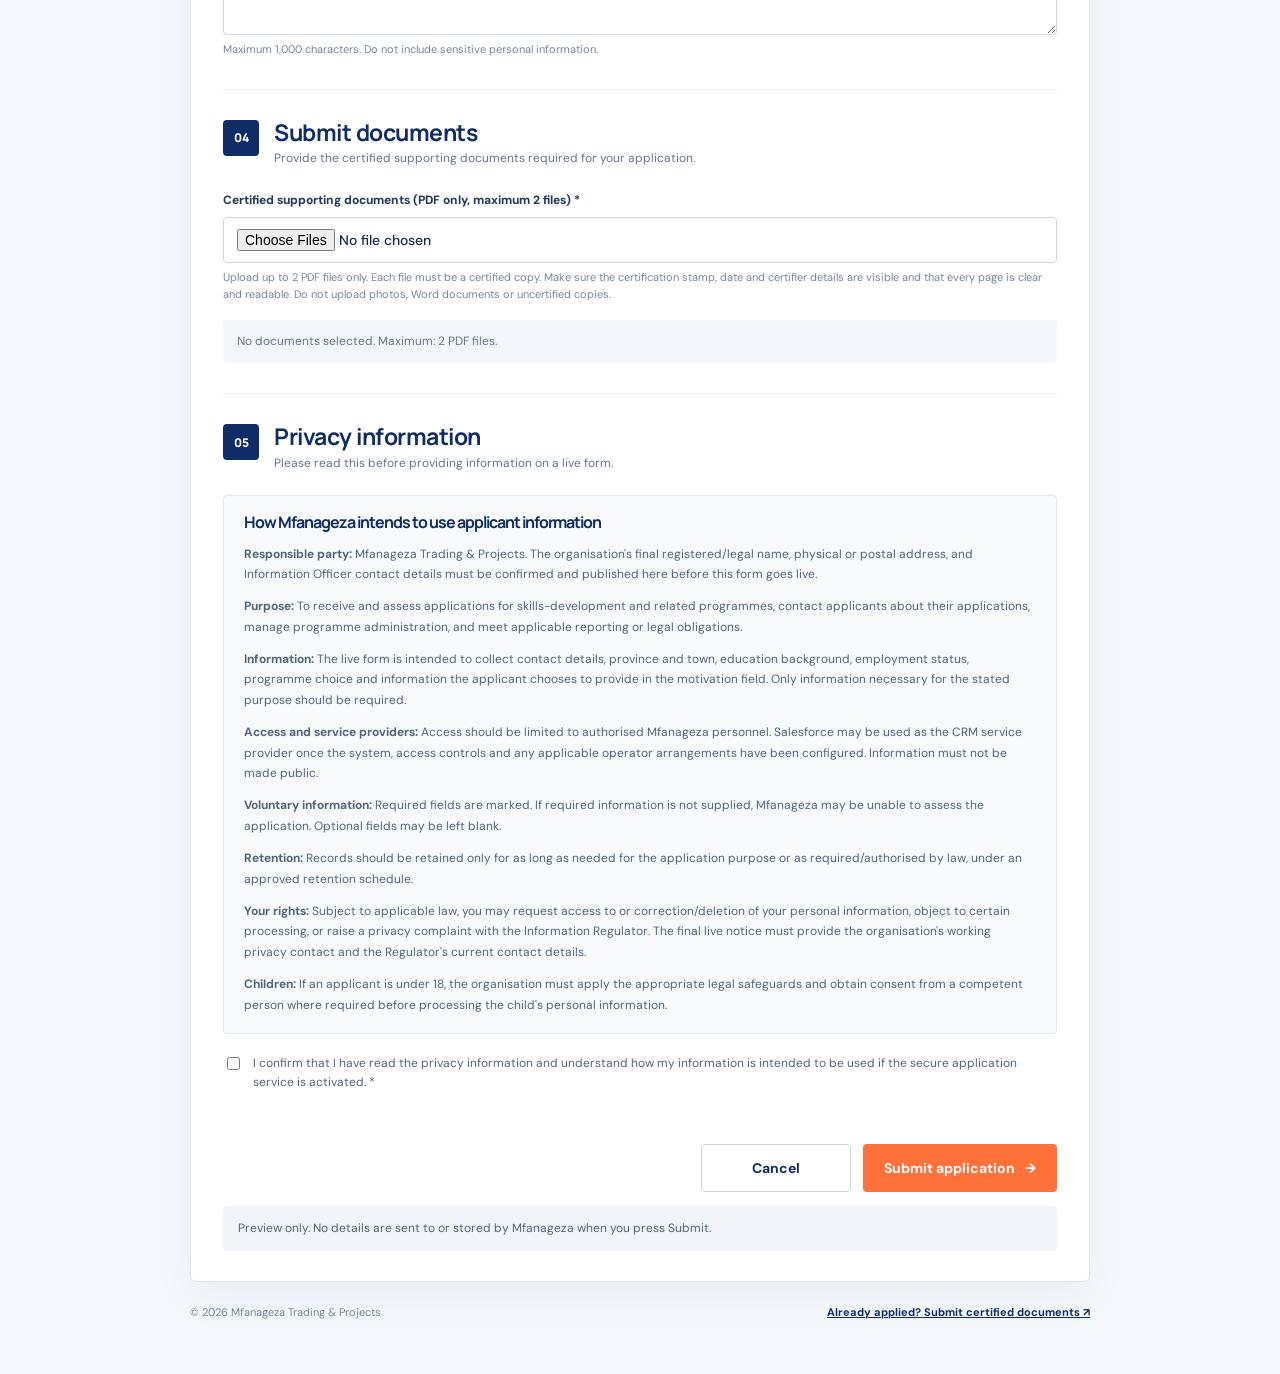
==== commit 32851638: "Link candidate form to certified document submission" ====
--- a/apply.html
+++ b/apply.html
@@ -96,7 +96,7 @@
         <div class="form-actions"><a class="button secondary" href="index.html">Cancel</a><button class="button primary form-submit" type="submit">Submit application <span>→</span></button></div>
         <p id="applicationFormMessage" class="form-message" role="status" aria-live="polite">Preview only. No details are sent to or stored by Mfanageza when you press Submit.</p>
       </form>
-      <div class="application-footer"><span>© 2026 Mfanageza Trading &amp; Projects</span><a href="https://saqa.org.za/services/registration-of-qualifications/" target="_blank" rel="noopener noreferrer">SAQA qualification register ↗</a></div>
+      <div class="application-footer"><span>© 2026 Mfanageza Trading &amp; Projects</span><a href="submit-documents.html">Already applied? Submit certified documents ↗</a></div>
     </div>
   </main>
   <script src="apply.js"></script>
